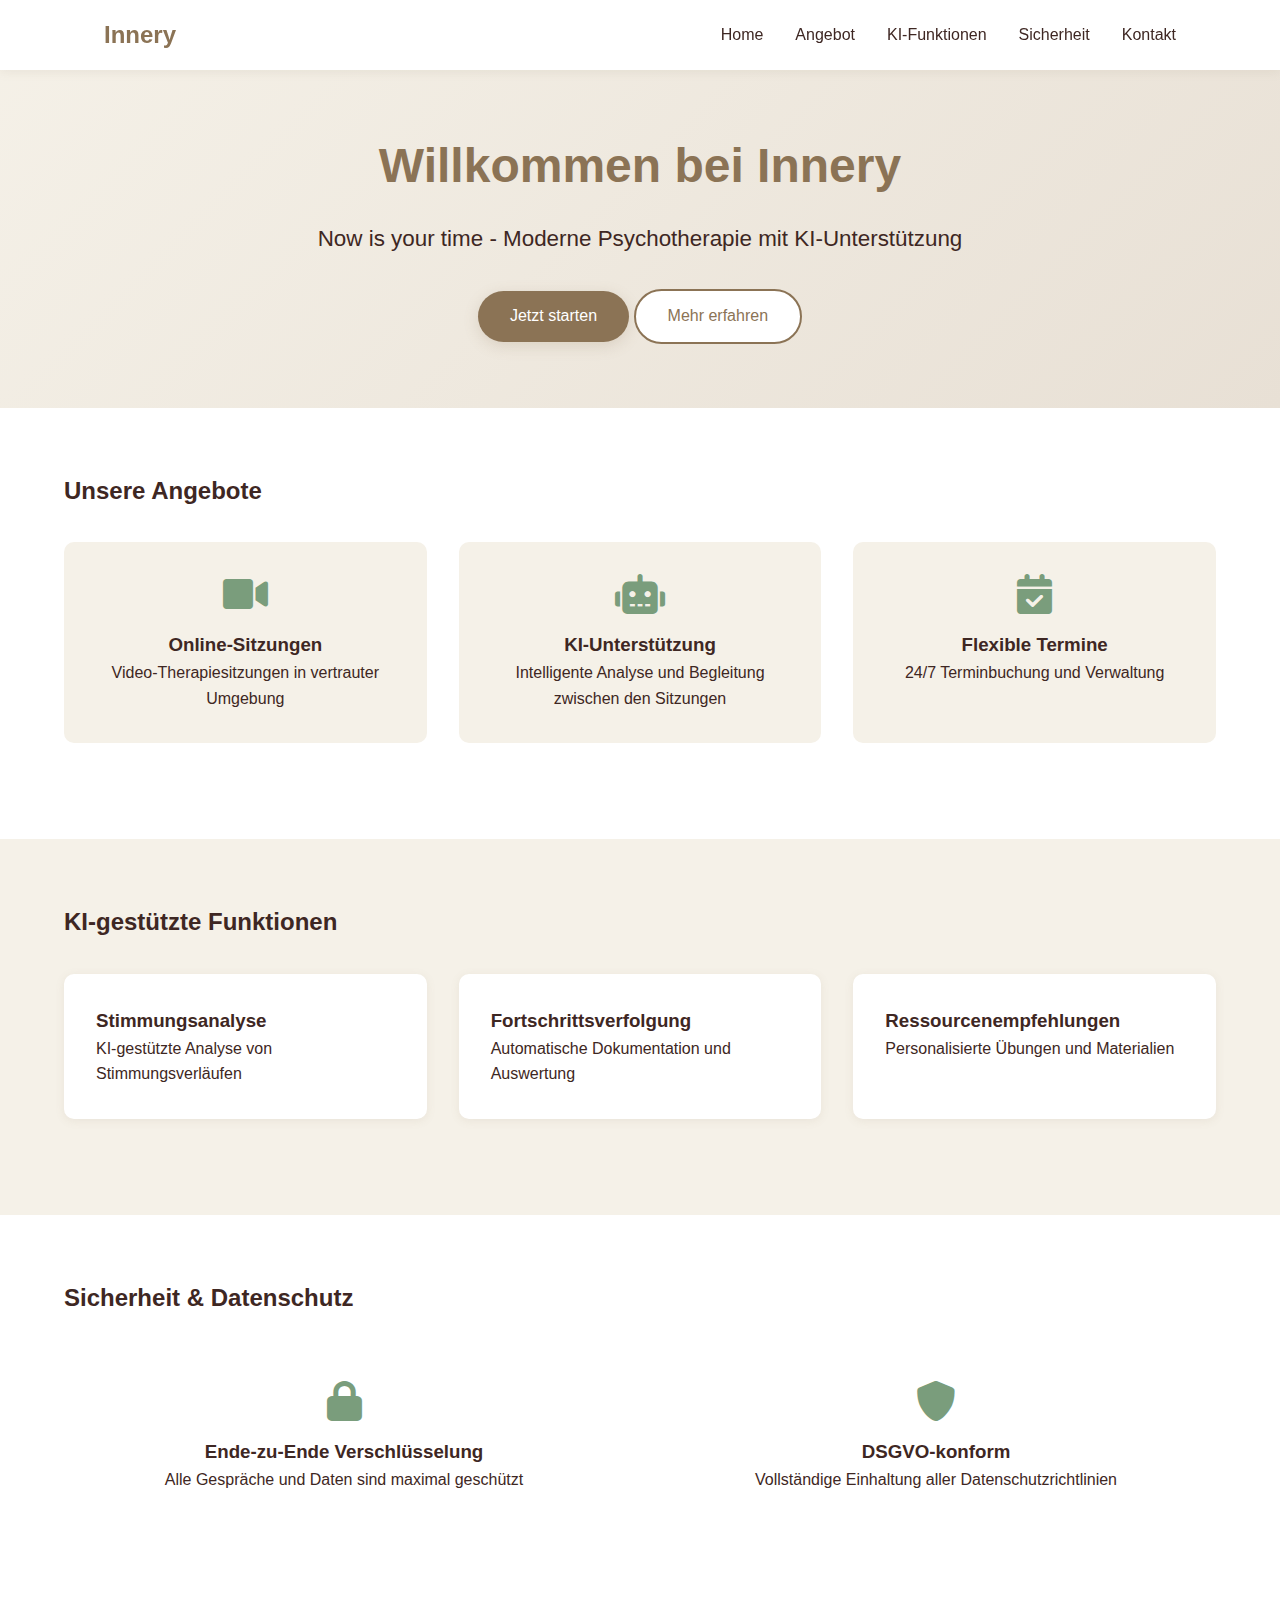
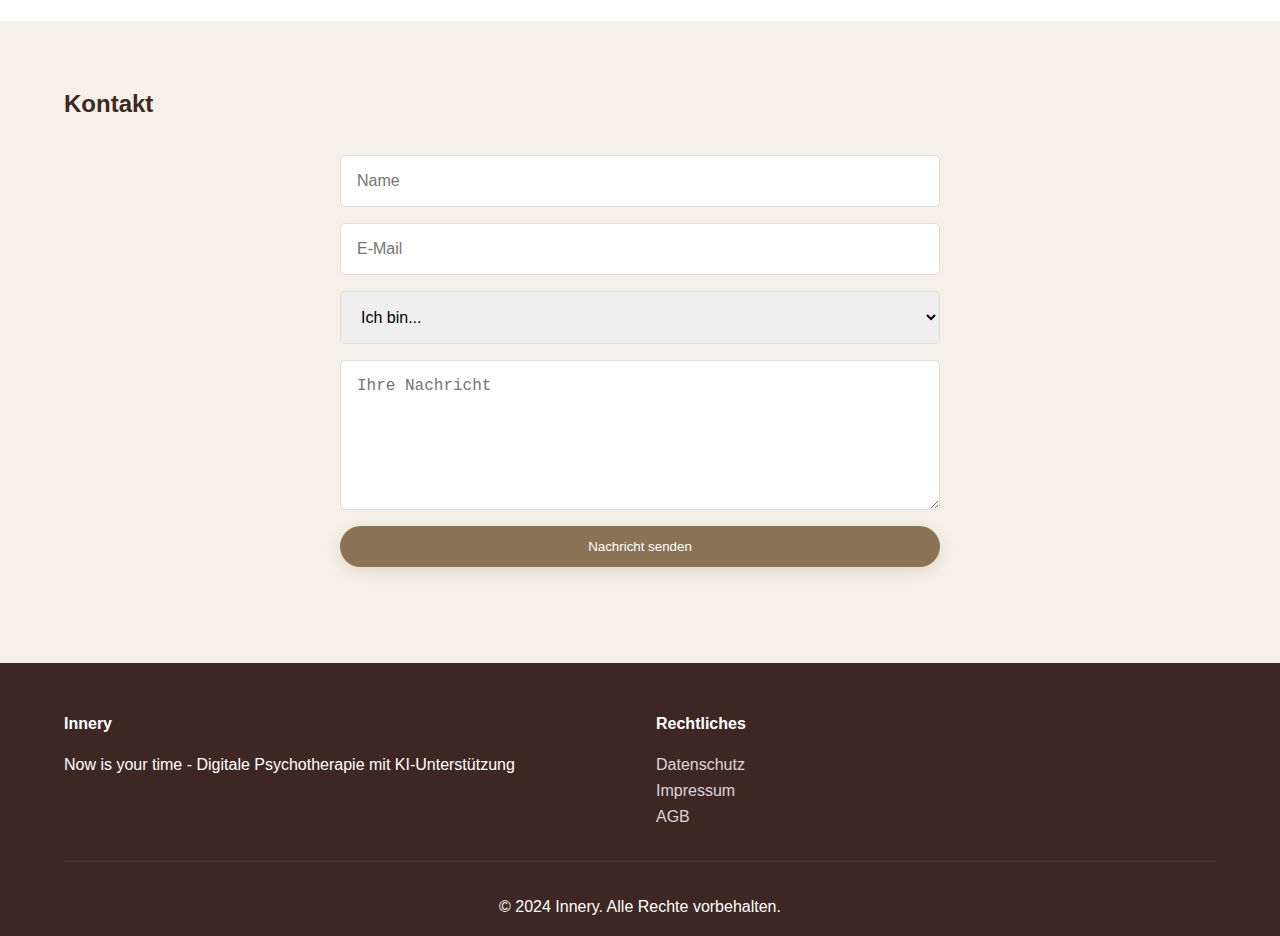
==== index.html @ acb91997 "Add files via upload" ====
<!DOCTYPE html>
<html lang="de">
<head>
    <meta charset="UTF-8">
    <meta name="viewport" content="width=device-width, initial-scale=1.0">
    <title>Innery - Now is your time</title>
    <link rel="stylesheet" href="styles.css">
    <link rel="stylesheet" href="https://cdnjs.cloudflare.com/ajax/libs/font-awesome/6.0.0/css/all.min.css">
</head>
<body>
    <header>
        <nav>
            <div class="logo">Innery</div>
            <ul class="nav-links">
                <li><a href="#home">Home</a></li>
                <li><a href="#services">Angebot</a></li>
                <li><a href="#ai-features">KI-Funktionen</a></li>
                <li><a href="#safety">Sicherheit</a></li>
                <li><a href="#contact">Kontakt</a></li>
            </ul>
        </nav>
    </header>

    <main>
        <section id="home" class="hero">
            <h1>Willkommen bei Innery</h1>
            <p>Now is your time - Moderne Psychotherapie mit KI-Unterstützung</p>
            <div class="cta-buttons">
                <a href="#register" class="btn primary">Jetzt starten</a>
                <a href="#learn-more" class="btn secondary">Mehr erfahren</a>
            </div>
        </section>

        <section id="services" class="services">
            <h2>Unsere Angebote</h2>
            <div class="service-grid">
                <div class="service-card">
                    <i class="fas fa-video"></i>
                    <h3>Online-Sitzungen</h3>
                    <p>Video-Therapiesitzungen in vertrauter Umgebung</p>
                </div>
                <div class="service-card">
                    <i class="fas fa-robot"></i>
                    <h3>KI-Unterstützung</h3>
                    <p>Intelligente Analyse und Begleitung zwischen den Sitzungen</p>
                </div>
                <div class="service-card">
                    <i class="fas fa-calendar-check"></i>
                    <h3>Flexible Termine</h3>
                    <p>24/7 Terminbuchung und Verwaltung</p>
                </div>
            </div>
        </section>

        <section id="ai-features" class="ai-features">
            <h2>KI-gestützte Funktionen</h2>
            <div class="feature-grid">
                <div class="feature-card">
                    <h3>Stimmungsanalyse</h3>
                    <p>KI-gestützte Analyse von Stimmungsverläufen</p>
                </div>
                <div class="feature-card">
                    <h3>Fortschrittsverfolgung</h3>
                    <p>Automatische Dokumentation und Auswertung</p>
                </div>
                <div class="feature-card">
                    <h3>Ressourcenempfehlungen</h3>
                    <p>Personalisierte Übungen und Materialien</p>
                </div>
            </div>
        </section>

        <section id="safety" class="safety">
            <h2>Sicherheit & Datenschutz</h2>
            <div class="safety-content">
                <div class="safety-item">
                    <i class="fas fa-lock"></i>
                    <h3>Ende-zu-Ende Verschlüsselung</h3>
                    <p>Alle Gespräche und Daten sind maximal geschützt</p>
                </div>
                <div class="safety-item">
                    <i class="fas fa-shield-alt"></i>
                    <h3>DSGVO-konform</h3>
                    <p>Vollständige Einhaltung aller Datenschutzrichtlinien</p>
                </div>
            </div>
        </section>

        <section id="contact" class="contact">
            <h2>Kontakt</h2>
            <form id="contact-form">
                <input type="text" placeholder="Name" required>
                <input type="email" placeholder="E-Mail" required>
                <select required>
                    <option value="">Ich bin...</option>
                    <option value="patient">Patient</option>
                    <option value="therapist">Therapeut</option>
                    <option value="other">Sonstiges</option>
                </select>
                <textarea placeholder="Ihre Nachricht" required></textarea>
                <button type="submit" class="btn primary">Nachricht senden</button>
            </form>
        </section>
    </main>

    <footer>
        <div class="footer-content">
            <div class="footer-section">
                <h4>Innery</h4>
                <p>Now is your time - Digitale Psychotherapie mit KI-Unterstützung</p>
            </div>
            <div class="footer-section">
                <h4>Rechtliches</h4>
                <ul>
                    <li><a href="#datenschutz">Datenschutz</a></li>
                    <li><a href="#impressum">Impressum</a></li>
                    <li><a href="#agb">AGB</a></li>
                </ul>
            </div>
        </div>
        <div class="footer-bottom">
            <p>&copy; 2024 Innery. Alle Rechte vorbehalten.</p>
        </div>
    </footer>

    <script src="script.js"></script>
</body>
</html>
---- styles.css ----
:root {
    --primary-color: #8B7355;  /* Warmes Braun */
    --secondary-color: #A67C52;  /* Beige-Braun */
    --accent-color: #7A9D7C;  /* Sanftes Grün */
    --text-color: #3E2723;  /* Dunkles Braun */
    --light-bg: #F5F1E8;  /* Helles Beige */
    --white: #FFFFFF;
    --shadow: 0 2px 10px rgba(139, 115, 85, 0.1);
}

* {
    margin: 0;
    padding: 0;
    box-sizing: border-box;
}

body {
    font-family: 'Segoe UI', Tahoma, Geneva, Verdana, sans-serif;
    line-height: 1.6;
    color: var(--text-color);
}

/* Header & Navigation */
header {
    background: var(--white);
    box-shadow: var(--shadow);
    position: fixed;
    width: 100%;
    top: 0;
    z-index: 1000;
}

nav {
    display: flex;
    justify-content: space-between;
    align-items: center;
    padding: 1rem 5%;
    max-width: 1200px;
    margin: 0 auto;
}

.logo {
    font-size: 1.5rem;
    font-weight: bold;
    color: var(--primary-color);
}

.nav-links {
    display: flex;
    list-style: none;
    gap: 2rem;
}

.nav-links a {
    text-decoration: none;
    color: var(--text-color);
    font-weight: 500;
    transition: color 0.3s ease;
}

.nav-links a:hover {
    color: var(--primary-color);
}

/* Hero Section */
.hero {
    padding: 8rem 5% 4rem;
    background: linear-gradient(135deg, var(--light-bg) 0%, #E8E0D5 100%);
    text-align: center;
    position: relative;
    overflow: hidden;
}

.hero::before {
    content: '';
    position: absolute;
    top: 0;
    left: 0;
    right: 0;
    bottom: 0;
    background: url('path-to-your-pattern.png');
    opacity: 0.05;
    z-index: 0;
}

.hero h1 {
    font-size: 3rem;
    margin-bottom: 1rem;
    color: var(--primary-color);
    position: relative;
    z-index: 1;
}

.hero p {
    font-size: 1.4rem;
    margin-bottom: 2rem;
    color: var(--text-color);
    position: relative;
    z-index: 1;
}

/* Buttons */
.btn {
    display: inline-block;
    padding: 0.8rem 2rem;
    border-radius: 30px;
    text-decoration: none;
    font-weight: 500;
    transition: all 0.3s ease;
}

.btn.primary {
    background: var(--primary-color);
    color: var(--white);
    border: none;
    box-shadow: 0 4px 15px rgba(139, 115, 85, 0.2);
}

.btn.secondary {
    background: var(--white);
    color: var(--primary-color);
    border: 2px solid var(--primary-color);
}

.btn:hover {
    transform: translateY(-2px);
    box-shadow: var(--shadow);
}

/* Services Section */
.services {
    padding: 4rem 5%;
    background: var(--white);
}

.service-grid {
    display: grid;
    grid-template-columns: repeat(auto-fit, minmax(250px, 1fr));
    gap: 2rem;
    max-width: 1200px;
    margin: 2rem auto;
}

.service-card {
    padding: 2rem;
    text-align: center;
    background: var(--light-bg);
    border-radius: 10px;
    transition: transform 0.3s ease;
}

.service-card:hover {
    transform: translateY(-5px);
}

.service-card i {
    font-size: 2.5rem;
    color: var(--accent-color);
    margin-bottom: 1rem;
}

/* AI Features Section */
.ai-features {
    padding: 4rem 5%;
    background: var(--light-bg);
}

.feature-grid {
    display: grid;
    grid-template-columns: repeat(auto-fit, minmax(250px, 1fr));
    gap: 2rem;
    max-width: 1200px;
    margin: 2rem auto;
}

.feature-card {
    padding: 2rem;
    background: var(--white);
    border-radius: 10px;
    box-shadow: var(--shadow);
}

/* Safety Section */
.safety {
    padding: 4rem 5%;
    background: var(--white);
}

.safety-content {
    display: grid;
    grid-template-columns: repeat(auto-fit, minmax(250px, 1fr));
    gap: 2rem;
    max-width: 1200px;
    margin: 2rem auto;
}

.safety-item {
    text-align: center;
    padding: 2rem;
}

.safety-item i {
    font-size: 2.5rem;
    color: var(--accent-color);
    margin-bottom: 1rem;
}

/* Contact Form */
.contact {
    padding: 4rem 5%;
    background: var(--light-bg);
}

#contact-form {
    max-width: 600px;
    margin: 2rem auto;
    display: flex;
    flex-direction: column;
    gap: 1rem;
}

#contact-form input,
#contact-form select,
#contact-form textarea {
    padding: 1rem;
    border: 1px solid #ddd;
    border-radius: 5px;
    font-size: 1rem;
}

#contact-form textarea {
    min-height: 150px;
}

/* Footer */
footer {
    background: var(--text-color);
    color: var(--white);
    padding: 3rem 5% 1rem;
}

.footer-content {
    display: grid;
    grid-template-columns: repeat(auto-fit, minmax(200px, 1fr));
    gap: 2rem;
    max-width: 1200px;
    margin: 0 auto;
}

.footer-section h4 {
    margin-bottom: 1rem;
}

.footer-section ul {
    list-style: none;
}

.footer-section a {
    color: var(--white);
    text-decoration: none;
    opacity: 0.8;
    transition: opacity 0.3s ease;
}

.footer-section a:hover {
    opacity: 1;
}

.footer-bottom {
    text-align: center;
    margin-top: 2rem;
    padding-top: 2rem;
    border-top: 1px solid rgba(255, 255, 255, 0.1);
}

/* Responsive Design */
@media (max-width: 768px) {
    .nav-links {
        display: none;
    }
    
    .hero h1 {
        font-size: 2rem;
    }
    
    .service-grid,
    .feature-grid,
    .safety-content {
        grid-template-columns: 1fr;
    }
}
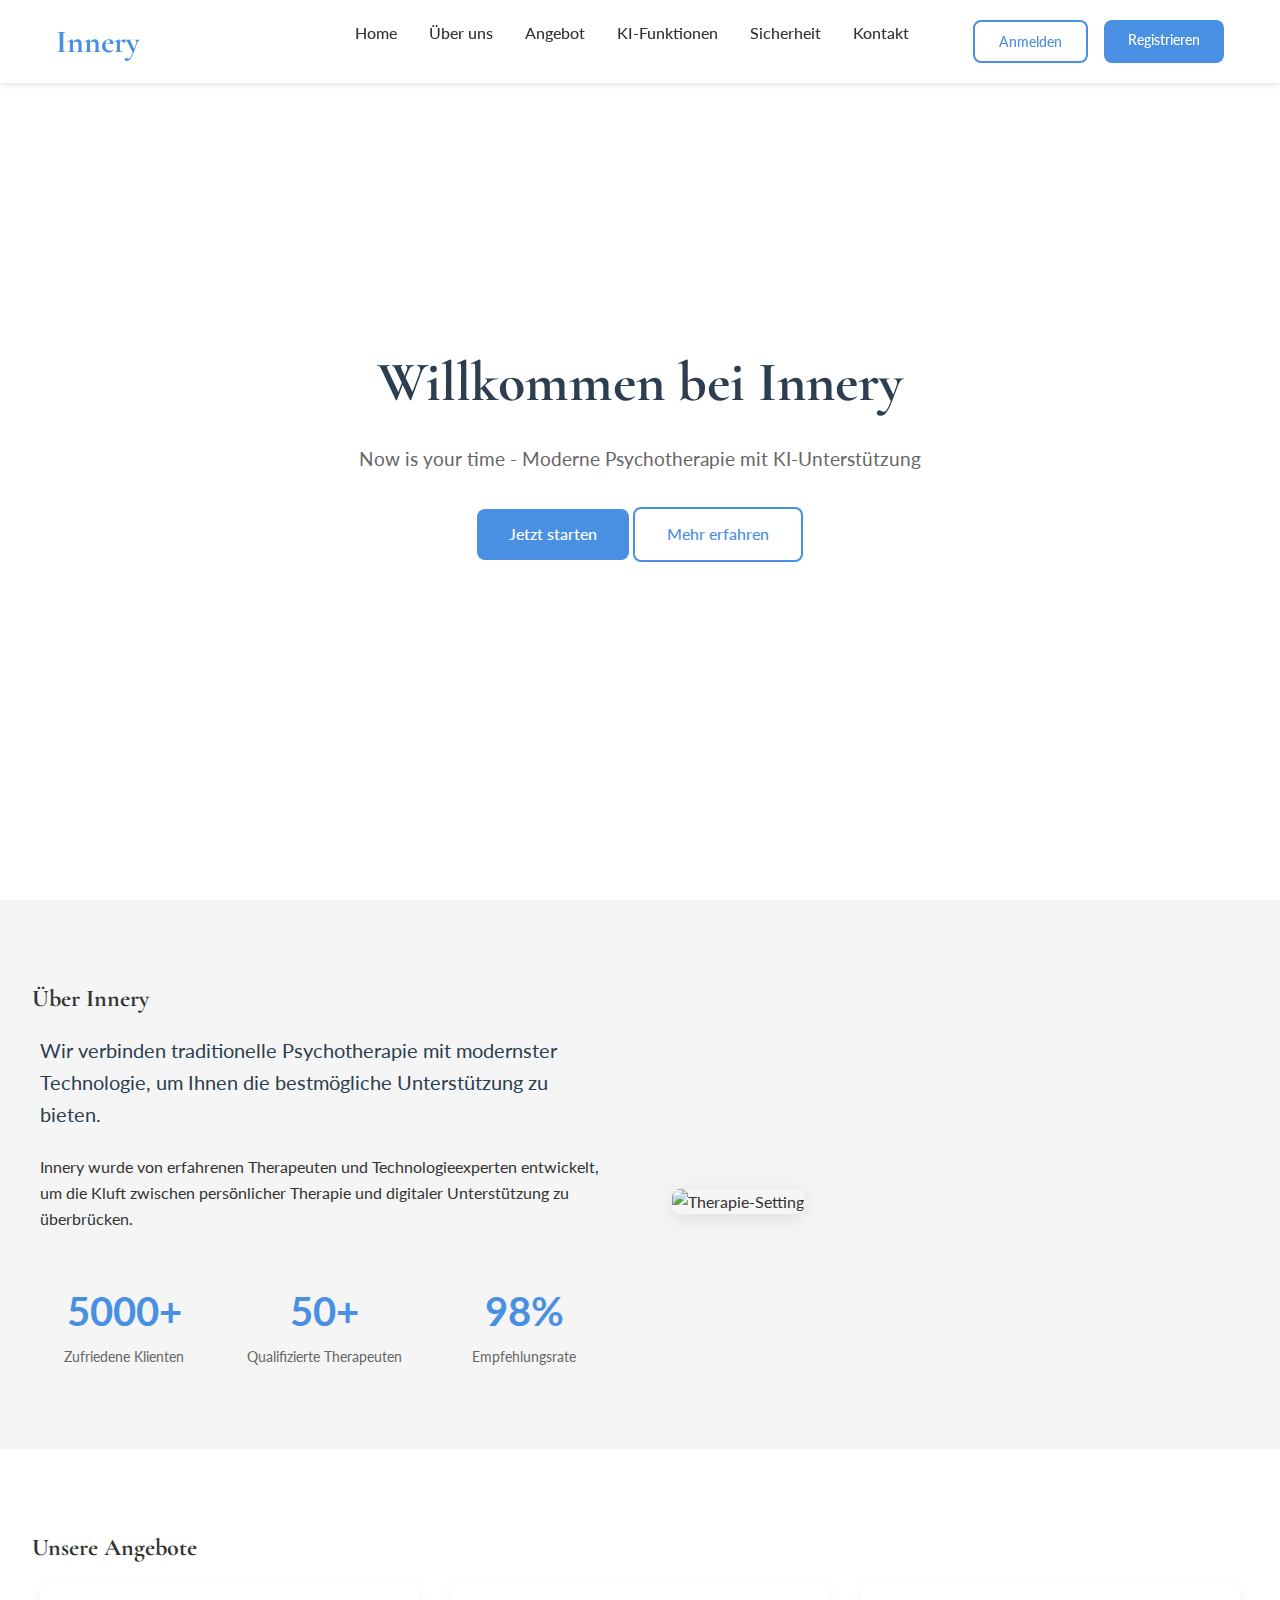
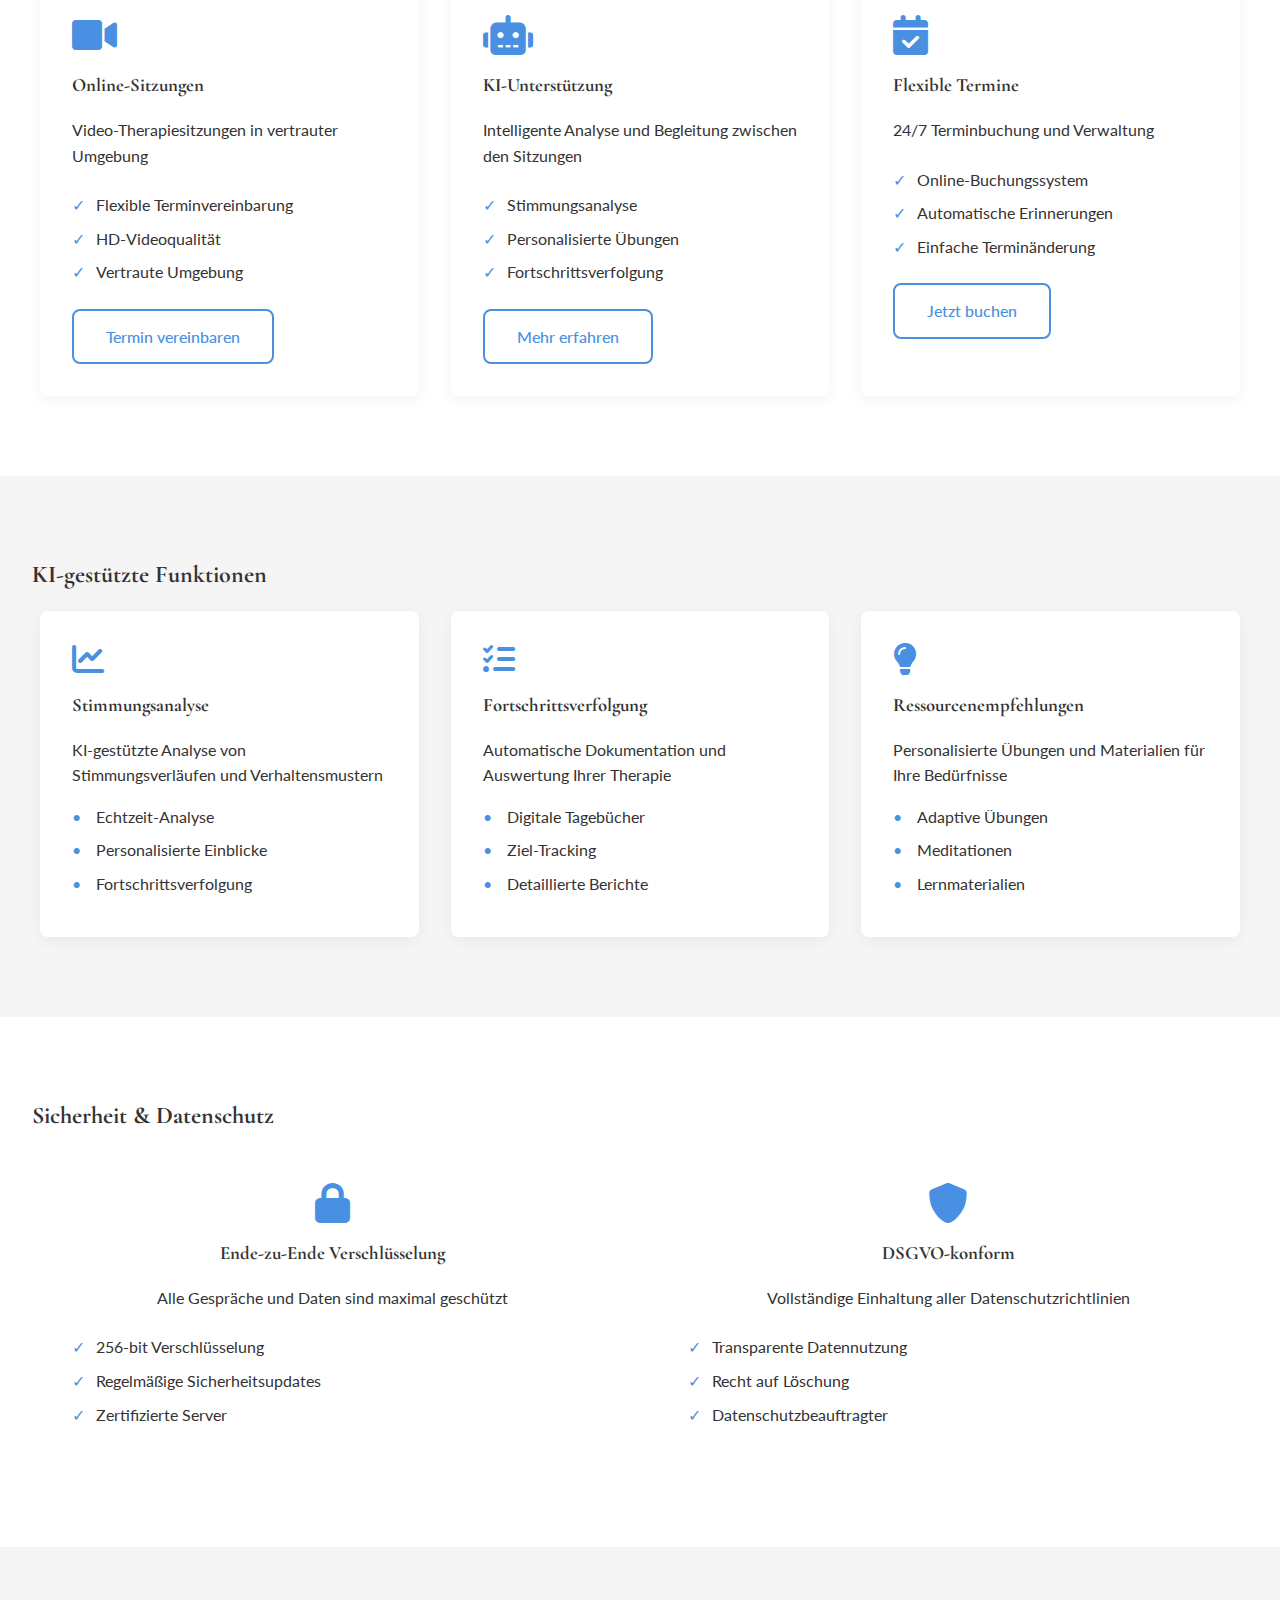
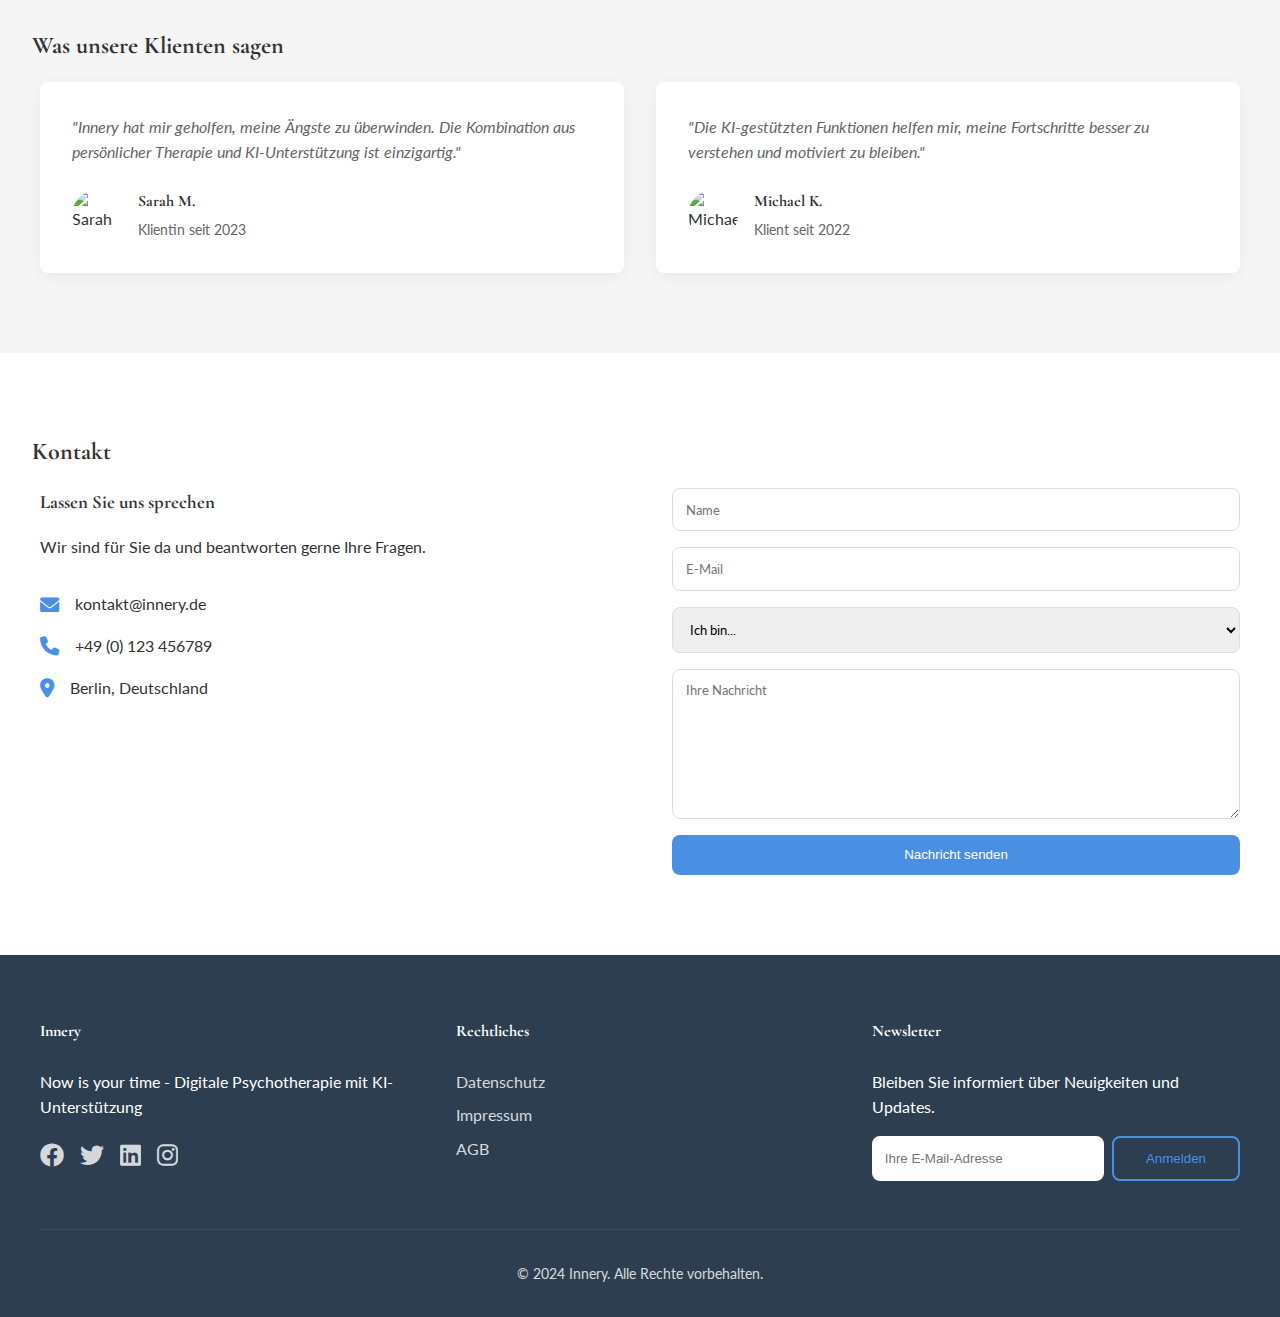
==== commit 47ee21b9: "Add files via upload" ====
--- a/index.html
+++ b/index.html
@@ -13,10 +13,15 @@
             <div class="logo">Innery</div>
             <ul class="nav-links">
                 <li><a href="#home">Home</a></li>
+                <li><a href="#about">Über uns</a></li>
                 <li><a href="#services">Angebot</a></li>
                 <li><a href="#ai-features">KI-Funktionen</a></li>
                 <li><a href="#safety">Sicherheit</a></li>
                 <li><a href="#contact">Kontakt</a></li>
+                <li class="auth-links">
+                    <a href="login.html" class="btn secondary">Anmelden</a>
+                    <a href="register.html" class="btn primary">Registrieren</a>
+                </li>
             </ul>
         </nav>
     </header>
@@ -31,6 +36,33 @@
             </div>
         </section>
 
+        <section id="about" class="about">
+            <h2>Über Innery</h2>
+            <div class="about-content">
+                <div class="about-text">
+                    <p class="lead">Wir verbinden traditionelle Psychotherapie mit modernster Technologie, um Ihnen die bestmögliche Unterstützung zu bieten.</p>
+                    <p>Innery wurde von erfahrenen Therapeuten und Technologieexperten entwickelt, um die Kluft zwischen persönlicher Therapie und digitaler Unterstützung zu überbrücken.</p>
+                    <div class="stats">
+                        <div class="stat-item">
+                            <span class="stat-number">5000+</span>
+                            <span class="stat-label">Zufriedene Klienten</span>
+                        </div>
+                        <div class="stat-item">
+                            <span class="stat-number">50+</span>
+                            <span class="stat-label">Qualifizierte Therapeuten</span>
+                        </div>
+                        <div class="stat-item">
+                            <span class="stat-number">98%</span>
+                            <span class="stat-label">Empfehlungsrate</span>
+                        </div>
+                    </div>
+                </div>
+                <div class="about-image">
+                    <img src="https://images.unsplash.com/photo-1576091160550-2173dba999ef?ixlib=rb-1.2.1&auto=format&fit=crop&w=800&q=80" alt="Therapie-Setting">
+                </div>
+            </div>
+        </section>
+
         <section id="services" class="services">
             <h2>Unsere Angebote</h2>
             <div class="service-grid">
@@ -38,16 +70,34 @@
                     <i class="fas fa-video"></i>
                     <h3>Online-Sitzungen</h3>
                     <p>Video-Therapiesitzungen in vertrauter Umgebung</p>
+                    <ul class="service-features">
+                        <li>Flexible Terminvereinbarung</li>
+                        <li>HD-Videoqualität</li>
+                        <li>Vertraute Umgebung</li>
+                    </ul>
+                    <a href="#contact" class="btn secondary">Termin vereinbaren</a>
                 </div>
                 <div class="service-card">
                     <i class="fas fa-robot"></i>
                     <h3>KI-Unterstützung</h3>
                     <p>Intelligente Analyse und Begleitung zwischen den Sitzungen</p>
+                    <ul class="service-features">
+                        <li>Stimmungsanalyse</li>
+                        <li>Personalisierte Übungen</li>
+                        <li>Fortschrittsverfolgung</li>
+                    </ul>
+                    <a href="#contact" class="btn secondary">Mehr erfahren</a>
                 </div>
                 <div class="service-card">
                     <i class="fas fa-calendar-check"></i>
                     <h3>Flexible Termine</h3>
                     <p>24/7 Terminbuchung und Verwaltung</p>
+                    <ul class="service-features">
+                        <li>Online-Buchungssystem</li>
+                        <li>Automatische Erinnerungen</li>
+                        <li>Einfache Terminänderung</li>
+                    </ul>
+                    <a href="#contact" class="btn secondary">Jetzt buchen</a>
                 </div>
             </div>
         </section>
@@ -56,16 +106,34 @@
             <h2>KI-gestützte Funktionen</h2>
             <div class="feature-grid">
                 <div class="feature-card">
+                    <i class="fas fa-chart-line"></i>
                     <h3>Stimmungsanalyse</h3>
-                    <p>KI-gestützte Analyse von Stimmungsverläufen</p>
+                    <p>KI-gestützte Analyse von Stimmungsverläufen und Verhaltensmustern</p>
+                    <ul class="feature-list">
+                        <li>Echtzeit-Analyse</li>
+                        <li>Personalisierte Einblicke</li>
+                        <li>Fortschrittsverfolgung</li>
+                    </ul>
                 </div>
                 <div class="feature-card">
+                    <i class="fas fa-tasks"></i>
                     <h3>Fortschrittsverfolgung</h3>
-                    <p>Automatische Dokumentation und Auswertung</p>
+                    <p>Automatische Dokumentation und Auswertung Ihrer Therapie</p>
+                    <ul class="feature-list">
+                        <li>Digitale Tagebücher</li>
+                        <li>Ziel-Tracking</li>
+                        <li>Detaillierte Berichte</li>
+                    </ul>
                 </div>
                 <div class="feature-card">
+                    <i class="fas fa-lightbulb"></i>
                     <h3>Ressourcenempfehlungen</h3>
-                    <p>Personalisierte Übungen und Materialien</p>
+                    <p>Personalisierte Übungen und Materialien für Ihre Bedürfnisse</p>
+                    <ul class="feature-list">
+                        <li>Adaptive Übungen</li>
+                        <li>Meditationen</li>
+                        <li>Lernmaterialien</li>
+                    </ul>
                 </div>
             </div>
         </section>
@@ -77,29 +145,89 @@
                     <i class="fas fa-lock"></i>
                     <h3>Ende-zu-Ende Verschlüsselung</h3>
                     <p>Alle Gespräche und Daten sind maximal geschützt</p>
+                    <ul class="safety-features">
+                        <li>256-bit Verschlüsselung</li>
+                        <li>Regelmäßige Sicherheitsupdates</li>
+                        <li>Zertifizierte Server</li>
+                    </ul>
                 </div>
                 <div class="safety-item">
                     <i class="fas fa-shield-alt"></i>
                     <h3>DSGVO-konform</h3>
                     <p>Vollständige Einhaltung aller Datenschutzrichtlinien</p>
+                    <ul class="safety-features">
+                        <li>Transparente Datennutzung</li>
+                        <li>Recht auf Löschung</li>
+                        <li>Datenschutzbeauftragter</li>
+                    </ul>
+                </div>
+            </div>
+        </section>
+
+        <section id="testimonials" class="testimonials">
+            <h2>Was unsere Klienten sagen</h2>
+            <div class="testimonial-grid">
+                <div class="testimonial-card">
+                    <div class="testimonial-content">
+                        <p>"Innery hat mir geholfen, meine Ängste zu überwinden. Die Kombination aus persönlicher Therapie und KI-Unterstützung ist einzigartig."</p>
+                    </div>
+                    <div class="testimonial-author">
+                        <img src="https://randomuser.me/api/portraits/women/1.jpg" alt="Sarah M.">
+                        <div class="author-info">
+                            <h4>Sarah M.</h4>
+                            <p>Klientin seit 2023</p>
+                        </div>
+                    </div>
+                </div>
+                <div class="testimonial-card">
+                    <div class="testimonial-content">
+                        <p>"Die KI-gestützten Funktionen helfen mir, meine Fortschritte besser zu verstehen und motiviert zu bleiben."</p>
+                    </div>
+                    <div class="testimonial-author">
+                        <img src="https://randomuser.me/api/portraits/men/1.jpg" alt="Michael K.">
+                        <div class="author-info">
+                            <h4>Michael K.</h4>
+                            <p>Klient seit 2022</p>
+                        </div>
+                    </div>
                 </div>
             </div>
         </section>
 
         <section id="contact" class="contact">
             <h2>Kontakt</h2>
-            <form id="contact-form">
-                <input type="text" placeholder="Name" required>
-                <input type="email" placeholder="E-Mail" required>
-                <select required>
-                    <option value="">Ich bin...</option>
-                    <option value="patient">Patient</option>
-                    <option value="therapist">Therapeut</option>
-                    <option value="other">Sonstiges</option>
-                </select>
-                <textarea placeholder="Ihre Nachricht" required></textarea>
-                <button type="submit" class="btn primary">Nachricht senden</button>
-            </form>
+            <div class="contact-container">
+                <div class="contact-info">
+                    <h3>Lassen Sie uns sprechen</h3>
+                    <p>Wir sind für Sie da und beantworten gerne Ihre Fragen.</p>
+                    <div class="contact-details">
+                        <div class="contact-item">
+                            <i class="fas fa-envelope"></i>
+                            <span>kontakt@innery.de</span>
+                        </div>
+                        <div class="contact-item">
+                            <i class="fas fa-phone"></i>
+                            <span>+49 (0) 123 456789</span>
+                        </div>
+                        <div class="contact-item">
+                            <i class="fas fa-map-marker-alt"></i>
+                            <span>Berlin, Deutschland</span>
+                        </div>
+                    </div>
+                </div>
+                <form id="contact-form">
+                    <input type="text" placeholder="Name" required>
+                    <input type="email" placeholder="E-Mail" required>
+                    <select required>
+                        <option value="">Ich bin...</option>
+                        <option value="patient">Patient</option>
+                        <option value="therapist">Therapeut</option>
+                        <option value="other">Sonstiges</option>
+                    </select>
+                    <textarea placeholder="Ihre Nachricht" required></textarea>
+                    <button type="submit" class="btn primary">Nachricht senden</button>
+                </form>
+            </div>
         </section>
     </main>
 
@@ -108,6 +236,12 @@
             <div class="footer-section">
                 <h4>Innery</h4>
                 <p>Now is your time - Digitale Psychotherapie mit KI-Unterstützung</p>
+                <div class="social-links">
+                    <a href="#"><i class="fab fa-facebook"></i></a>
+                    <a href="#"><i class="fab fa-twitter"></i></a>
+                    <a href="#"><i class="fab fa-linkedin"></i></a>
+                    <a href="#"><i class="fab fa-instagram"></i></a>
+                </div>
             </div>
             <div class="footer-section">
                 <h4>Rechtliches</h4>
@@ -117,6 +251,14 @@
                     <li><a href="#agb">AGB</a></li>
                 </ul>
             </div>
+            <div class="footer-section">
+                <h4>Newsletter</h4>
+                <p>Bleiben Sie informiert über Neuigkeiten und Updates.</p>
+                <form class="newsletter-form">
+                    <input type="email" placeholder="Ihre E-Mail-Adresse">
+                    <button type="submit" class="btn secondary">Anmelden</button>
+                </form>
+            </div>
         </div>
         <div class="footer-bottom">
             <p>&copy; 2024 Innery. Alle Rechte vorbehalten.</p>
--- a/styles.css
+++ b/styles.css
@@ -1,11 +1,18 @@
+/* Google Fonts Import */
+@import url('https://fonts.googleapis.com/css2?family=Cormorant+Garamond:wght@400;500;600;700&family=Lato:wght@300;400;700&display=swap');
+
+/* Allgemeine Styles */
 :root {
-    --primary-color: #8B7355;  /* Warmes Braun */
-    --secondary-color: #A67C52;  /* Beige-Braun */
-    --accent-color: #7A9D7C;  /* Sanftes Grün */
-    --text-color: #3E2723;  /* Dunkles Braun */
-    --light-bg: #F5F1E8;  /* Helles Beige */
-    --white: #FFFFFF;
-    --shadow: 0 2px 10px rgba(139, 115, 85, 0.1);
+    --primary-color: #4A90E2;
+    --secondary-color: #2C3E50;
+    --accent-color: #E74C3C;
+    --text-color: #333;
+    --light-gray: #f5f5f5;
+    --dark-gray: #666;
+    --white: #fff;
+    --max-width: 1200px;
+    --border-radius: 8px;
+    --transition: all 0.3s ease;
 }
 
 * {
@@ -15,15 +22,20 @@
 }
 
 body {
-    font-family: 'Segoe UI', Tahoma, Geneva, Verdana, sans-serif;
+    font-family: 'Lato', sans-serif;
     line-height: 1.6;
     color: var(--text-color);
+}
+
+h1, h2, h3, h4, h5, h6 {
+    font-family: 'Cormorant Garamond', serif;
+    margin-bottom: 1rem;
 }
 
 /* Header & Navigation */
 header {
     background: var(--white);
-    box-shadow: var(--shadow);
+    box-shadow: 0 2px 5px rgba(0,0,0,0.1);
     position: fixed;
     width: 100%;
     top: 0;
@@ -31,16 +43,17 @@
 }
 
 nav {
+    max-width: var(--max-width);
+    margin: 0 auto;
+    padding: 1rem;
     display: flex;
     justify-content: space-between;
     align-items: center;
-    padding: 1rem 5%;
-    max-width: 1200px;
-    margin: 0 auto;
 }
 
 .logo {
-    font-size: 1.5rem;
+    font-family: 'Cormorant Garamond', serif;
+    font-size: 2rem;
     font-weight: bold;
     color: var(--primary-color);
 }
@@ -55,143 +68,236 @@
     text-decoration: none;
     color: var(--text-color);
     font-weight: 500;
-    transition: color 0.3s ease;
+    transition: var(--transition);
 }
 
 .nav-links a:hover {
     color: var(--primary-color);
+}
+
+/* Auth Links in Navigation */
+.auth-links {
+    display: flex;
+    gap: 1rem;
+    margin-left: 2rem;
+}
+
+.auth-links .btn {
+    padding: 0.5rem 1.5rem;
+    font-size: 0.9rem;
 }
 
 /* Hero Section */
 .hero {
-    padding: 8rem 5% 4rem;
-    background: linear-gradient(135deg, var(--light-bg) 0%, #E8E0D5 100%);
+    height: 100vh;
+    display: flex;
+    flex-direction: column;
+    justify-content: center;
+    align-items: center;
     text-align: center;
-    position: relative;
-    overflow: hidden;
-}
-
-.hero::before {
-    content: '';
-    position: absolute;
-    top: 0;
-    left: 0;
-    right: 0;
-    bottom: 0;
-    background: url('path-to-your-pattern.png');
-    opacity: 0.05;
-    z-index: 0;
+    padding: 2rem;
+    background: linear-gradient(rgba(255,255,255,0.9), rgba(255,255,255,0.9)),
+                url('https://images.unsplash.com/photo-1576091160399-112ba8d25d1d?ixlib=rb-1.2.1&auto=format&fit=crop&w=1950&q=80');
+    background-size: cover;
+    background-position: center;
 }
 
 .hero h1 {
-    font-size: 3rem;
+    font-size: 3.5rem;
     margin-bottom: 1rem;
-    color: var(--primary-color);
-    position: relative;
-    z-index: 1;
+    color: var(--secondary-color);
 }
 
 .hero p {
-    font-size: 1.4rem;
+    font-size: 1.2rem;
     margin-bottom: 2rem;
-    color: var(--text-color);
-    position: relative;
-    z-index: 1;
+    color: var(--dark-gray);
 }
 
 /* Buttons */
 .btn {
     display: inline-block;
     padding: 0.8rem 2rem;
-    border-radius: 30px;
+    border-radius: var(--border-radius);
     text-decoration: none;
     font-weight: 500;
-    transition: all 0.3s ease;
+    transition: var(--transition);
+    cursor: pointer;
+    border: none;
 }
 
 .btn.primary {
     background: var(--primary-color);
     color: var(--white);
-    border: none;
-    box-shadow: 0 4px 15px rgba(139, 115, 85, 0.2);
 }
 
 .btn.secondary {
-    background: var(--white);
-    color: var(--primary-color);
+    background: transparent;
     border: 2px solid var(--primary-color);
+    color: var(--primary-color);
 }
 
 .btn:hover {
     transform: translateY(-2px);
-    box-shadow: var(--shadow);
+    box-shadow: 0 4px 10px rgba(0,0,0,0.1);
+}
+
+/* About Section */
+.about {
+    padding: 5rem 2rem;
+    background: var(--light-gray);
+}
+
+.about-content {
+    max-width: var(--max-width);
+    margin: 0 auto;
+    display: grid;
+    grid-template-columns: 1fr 1fr;
+    gap: 4rem;
+    align-items: center;
+}
+
+.about-text .lead {
+    font-size: 1.25rem;
+    color: var(--secondary-color);
+    margin-bottom: 1.5rem;
+}
+
+.stats {
+    display: grid;
+    grid-template-columns: repeat(3, 1fr);
+    gap: 2rem;
+    margin-top: 3rem;
+}
+
+.stat-item {
+    text-align: center;
+}
+
+.stat-number {
+    display: block;
+    font-size: 2.5rem;
+    font-weight: bold;
+    color: var(--primary-color);
+}
+
+.stat-label {
+    color: var(--dark-gray);
+    font-size: 0.9rem;
+}
+
+.about-image img {
+    width: 100%;
+    border-radius: var(--border-radius);
+    box-shadow: 0 4px 20px rgba(0,0,0,0.1);
 }
 
 /* Services Section */
 .services {
-    padding: 4rem 5%;
+    padding: 5rem 2rem;
+}
+
+.service-grid {
+    max-width: var(--max-width);
+    margin: 0 auto;
+    display: grid;
+    grid-template-columns: repeat(auto-fit, minmax(300px, 1fr));
+    gap: 2rem;
+}
+
+.service-card {
     background: var(--white);
-}
-
-.service-grid {
-    display: grid;
-    grid-template-columns: repeat(auto-fit, minmax(250px, 1fr));
-    gap: 2rem;
-    max-width: 1200px;
-    margin: 2rem auto;
-}
-
-.service-card {
     padding: 2rem;
-    text-align: center;
-    background: var(--light-bg);
-    border-radius: 10px;
-    transition: transform 0.3s ease;
+    border-radius: var(--border-radius);
+    box-shadow: 0 4px 15px rgba(0,0,0,0.05);
+    transition: var(--transition);
 }
 
 .service-card:hover {
     transform: translateY(-5px);
+    box-shadow: 0 8px 25px rgba(0,0,0,0.1);
 }
 
 .service-card i {
     font-size: 2.5rem;
-    color: var(--accent-color);
+    color: var(--primary-color);
     margin-bottom: 1rem;
+}
+
+.service-features {
+    list-style: none;
+    margin: 1.5rem 0;
+}
+
+.service-features li {
+    margin-bottom: 0.5rem;
+    padding-left: 1.5rem;
+    position: relative;
+}
+
+.service-features li::before {
+    content: "✓";
+    color: var(--primary-color);
+    position: absolute;
+    left: 0;
 }
 
 /* AI Features Section */
 .ai-features {
-    padding: 4rem 5%;
-    background: var(--light-bg);
+    padding: 5rem 2rem;
+    background: var(--light-gray);
 }
 
 .feature-grid {
+    max-width: var(--max-width);
+    margin: 0 auto;
     display: grid;
-    grid-template-columns: repeat(auto-fit, minmax(250px, 1fr));
+    grid-template-columns: repeat(auto-fit, minmax(300px, 1fr));
     gap: 2rem;
-    max-width: 1200px;
-    margin: 2rem auto;
 }
 
 .feature-card {
+    background: var(--white);
     padding: 2rem;
-    background: var(--white);
-    border-radius: 10px;
-    box-shadow: var(--shadow);
+    border-radius: var(--border-radius);
+    box-shadow: 0 4px 15px rgba(0,0,0,0.05);
+}
+
+.feature-card i {
+    font-size: 2rem;
+    color: var(--primary-color);
+    margin-bottom: 1rem;
+}
+
+.feature-list {
+    list-style: none;
+    margin-top: 1rem;
+}
+
+.feature-list li {
+    margin-bottom: 0.5rem;
+    padding-left: 1.5rem;
+    position: relative;
+}
+
+.feature-list li::before {
+    content: "•";
+    color: var(--primary-color);
+    position: absolute;
+    left: 0;
 }
 
 /* Safety Section */
 .safety {
-    padding: 4rem 5%;
-    background: var(--white);
+    padding: 5rem 2rem;
 }
 
 .safety-content {
+    max-width: var(--max-width);
+    margin: 0 auto;
     display: grid;
-    grid-template-columns: repeat(auto-fit, minmax(250px, 1fr));
+    grid-template-columns: repeat(auto-fit, minmax(300px, 1fr));
     gap: 2rem;
-    max-width: 1200px;
-    margin: 2rem auto;
 }
 
 .safety-item {
@@ -201,19 +307,119 @@
 
 .safety-item i {
     font-size: 2.5rem;
-    color: var(--accent-color);
+    color: var(--primary-color);
     margin-bottom: 1rem;
 }
 
-/* Contact Form */
+.safety-features {
+    list-style: none;
+    margin-top: 1.5rem;
+    text-align: left;
+}
+
+.safety-features li {
+    margin-bottom: 0.5rem;
+    padding-left: 1.5rem;
+    position: relative;
+}
+
+.safety-features li::before {
+    content: "✓";
+    color: var(--primary-color);
+    position: absolute;
+    left: 0;
+}
+
+/* Testimonials Section */
+.testimonials {
+    padding: 5rem 2rem;
+    background: var(--light-gray);
+}
+
+.testimonial-grid {
+    max-width: var(--max-width);
+    margin: 0 auto;
+    display: grid;
+    grid-template-columns: repeat(auto-fit, minmax(300px, 1fr));
+    gap: 2rem;
+}
+
+.testimonial-card {
+    background: var(--white);
+    padding: 2rem;
+    border-radius: var(--border-radius);
+    box-shadow: 0 4px 15px rgba(0,0,0,0.05);
+}
+
+.testimonial-content {
+    margin-bottom: 1.5rem;
+}
+
+.testimonial-content p {
+    font-style: italic;
+    color: var(--dark-gray);
+}
+
+.testimonial-author {
+    display: flex;
+    align-items: center;
+    gap: 1rem;
+}
+
+.testimonial-author img {
+    width: 50px;
+    height: 50px;
+    border-radius: 50%;
+    object-fit: cover;
+}
+
+.author-info h4 {
+    margin-bottom: 0.25rem;
+}
+
+.author-info p {
+    font-size: 0.9rem;
+    color: var(--dark-gray);
+}
+
+/* Contact Section */
 .contact {
-    padding: 4rem 5%;
-    background: var(--light-bg);
+    padding: 5rem 2rem;
+}
+
+.contact-container {
+    max-width: var(--max-width);
+    margin: 0 auto;
+    display: grid;
+    grid-template-columns: 1fr 1fr;
+    gap: 4rem;
+}
+
+.contact-info {
+    padding-right: 2rem;
+}
+
+.contact-info h3 {
+    margin-bottom: 1rem;
+}
+
+.contact-details {
+    margin-top: 2rem;
+}
+
+.contact-item {
+    display: flex;
+    align-items: center;
+    gap: 1rem;
+    margin-bottom: 1rem;
+}
+
+.contact-item i {
+    color: var(--primary-color);
+    font-size: 1.2rem;
 }
 
 #contact-form {
-    max-width: 600px;
-    margin: 2rem auto;
     display: flex;
     flex-direction: column;
     gap: 1rem;
@@ -222,55 +428,277 @@
 #contact-form input,
 #contact-form select,
 #contact-form textarea {
-    padding: 1rem;
+    padding: 0.8rem;
     border: 1px solid #ddd;
-    border-radius: 5px;
-    font-size: 1rem;
+    border-radius: var(--border-radius);
+    font-family: inherit;
 }
 
 #contact-form textarea {
     min-height: 150px;
+    resize: vertical;
 }
 
 /* Footer */
 footer {
-    background: var(--text-color);
+    background: var(--secondary-color);
     color: var(--white);
-    padding: 3rem 5% 1rem;
+    padding: 4rem 2rem 2rem;
 }
 
 .footer-content {
+    max-width: var(--max-width);
+    margin: 0 auto;
     display: grid;
-    grid-template-columns: repeat(auto-fit, minmax(200px, 1fr));
-    gap: 2rem;
-    max-width: 1200px;
-    margin: 0 auto;
+    grid-template-columns: repeat(auto-fit, minmax(250px, 1fr));
+    gap: 3rem;
 }
 
 .footer-section h4 {
-    margin-bottom: 1rem;
+    color: var(--white);
+    margin-bottom: 1.5rem;
 }
 
 .footer-section ul {
     list-style: none;
+}
+
+.footer-section ul li {
+    margin-bottom: 0.5rem;
 }
 
 .footer-section a {
     color: var(--white);
     text-decoration: none;
     opacity: 0.8;
-    transition: opacity 0.3s ease;
+    transition: var(--transition);
 }
 
 .footer-section a:hover {
     opacity: 1;
 }
 
+.social-links {
+    display: flex;
+    gap: 1rem;
+    margin-top: 1rem;
+}
+
+.social-links a {
+    color: var(--white);
+    font-size: 1.5rem;
+    transition: var(--transition);
+}
+
+.social-links a:hover {
+    color: var(--primary-color);
+}
+
+.newsletter-form {
+    display: flex;
+    gap: 0.5rem;
+    margin-top: 1rem;
+}
+
+.newsletter-form input {
+    flex: 1;
+    padding: 0.8rem;
+    border: none;
+    border-radius: var(--border-radius);
+}
+
 .footer-bottom {
+    max-width: var(--max-width);
+    margin: 3rem auto 0;
+    padding-top: 2rem;
+    border-top: 1px solid rgba(255,255,255,0.1);
     text-align: center;
-    margin-top: 2rem;
-    padding-top: 2rem;
-    border-top: 1px solid rgba(255, 255, 255, 0.1);
+    font-size: 0.9rem;
+    opacity: 0.8;
+}
+
+/* Auth Section */
+.auth-section {
+    min-height: 100vh;
+    display: flex;
+    align-items: center;
+    justify-content: center;
+    padding: 6rem 2rem 2rem;
+    background: linear-gradient(rgba(255,255,255,0.9), rgba(255,255,255,0.9)),
+                url('https://images.unsplash.com/photo-1576091160399-112ba8d25d1d?ixlib=rb-1.2.1&auto=format&fit=crop&w=1950&q=80');
+    background-size: cover;
+    background-position: center;
+}
+
+.auth-container {
+    width: 100%;
+    max-width: 450px;
+    margin: 0 auto;
+}
+
+.auth-box {
+    background: var(--white);
+    padding: 2.5rem;
+    border-radius: var(--border-radius);
+    box-shadow: 0 4px 20px rgba(0,0,0,0.1);
+}
+
+.auth-box h2 {
+    text-align: center;
+    margin-bottom: 2rem;
+    color: var(--secondary-color);
+}
+
+.auth-form {
+    display: flex;
+    flex-direction: column;
+    gap: 1.5rem;
+}
+
+.form-group {
+    display: flex;
+    flex-direction: column;
+    gap: 0.5rem;
+}
+
+.form-group label {
+    font-weight: 500;
+    color: var(--text-color);
+}
+
+.form-group input {
+    padding: 0.8rem;
+    border: 1px solid #ddd;
+    border-radius: var(--border-radius);
+    font-family: inherit;
+    transition: var(--transition);
+}
+
+.form-group input:focus {
+    border-color: var(--primary-color);
+    outline: none;
+    box-shadow: 0 0 0 2px rgba(74, 144, 226, 0.1);
+}
+
+.password-input {
+    position: relative;
+}
+
+.toggle-password {
+    position: absolute;
+    right: 1rem;
+    top: 50%;
+    transform: translateY(-50%);
+    background: none;
+    border: none;
+    color: var(--dark-gray);
+    cursor: pointer;
+    padding: 0;
+}
+
+.toggle-password:hover {
+    color: var(--primary-color);
+}
+
+.form-options {
+    display: flex;
+    justify-content: space-between;
+    align-items: center;
+    font-size: 0.9rem;
+}
+
+.remember-me,
+.terms-check {
+    display: flex;
+    align-items: center;
+    gap: 0.5rem;
+    cursor: pointer;
+}
+
+.remember-me input[type="checkbox"],
+.terms-check input[type="checkbox"] {
+    width: 1rem;
+    height: 1rem;
+    cursor: pointer;
+}
+
+.forgot-password {
+    color: var(--primary-color);
+    text-decoration: none;
+    transition: var(--transition);
+}
+
+.forgot-password:hover {
+    text-decoration: underline;
+}
+
+.auth-separator {
+    display: flex;
+    align-items: center;
+    text-align: center;
+    margin: 1.5rem 0;
+    color: var(--dark-gray);
+}
+
+.auth-separator::before,
+.auth-separator::after {
+    content: '';
+    flex: 1;
+    border-bottom: 1px solid #ddd;
+}
+
+.auth-separator span {
+    padding: 0 1rem;
+}
+
+.social-auth {
+    display: flex;
+    flex-direction: column;
+    gap: 1rem;
+}
+
+.social-btn {
+    display: flex;
+    align-items: center;
+    justify-content: center;
+    gap: 0.5rem;
+    width: 100%;
+    padding: 0.8rem;
+    border: 1px solid #ddd;
+    background: var(--white);
+    color: var(--text-color);
+    transition: var(--transition);
+}
+
+.social-btn:hover {
+    background: #f5f5f5;
+}
+
+.social-btn.google:hover {
+    border-color: #DB4437;
+    color: #DB4437;
+}
+
+.social-btn.apple:hover {
+    border-color: #000;
+    color: #000;
+}
+
+.auth-footer {
+    text-align: center;
+    margin-top: 1.5rem;
+    font-size: 0.9rem;
+}
+
+.auth-footer a {
+    color: var(--primary-color);
+    text-decoration: none;
+    font-weight: 500;
+    transition: var(--transition);
+}
+
+.auth-footer a:hover {
+    text-decoration: underline;
 }
 
 /* Responsive Design */
@@ -279,13 +707,397 @@
         display: none;
     }
     
+    .about-content {
+        grid-template-columns: 1fr;
+    }
+    
+    .contact-container {
+        grid-template-columns: 1fr;
+    }
+    
     .hero h1 {
-        font-size: 2rem;
+        font-size: 2.5rem;
     }
     
-    .service-grid,
-    .feature-grid,
-    .safety-content {
+    .stats {
         grid-template-columns: 1fr;
     }
+    
+    .auth-links {
+        display: none;
+    }
+    
+    .auth-box {
+        padding: 2rem;
+    }
+    
+    .form-options {
+        flex-direction: column;
+        gap: 1rem;
+        align-items: flex-start;
+    }
+}
+
+/* Dashboard Layout */
+.dashboard {
+    padding-top: 80px;
+    min-height: 100vh;
+    background: var(--light-gray);
+}
+
+.dashboard-container {
+    display: grid;
+    grid-template-columns: 250px 1fr;
+    gap: 2rem;
+    max-width: var(--max-width);
+    margin: 0 auto;
+    padding: 2rem;
+}
+
+/* Dashboard Sidebar */
+.dashboard-sidebar {
+    background: var(--white);
+    border-radius: var(--border-radius);
+    box-shadow: 0 4px 15px rgba(0,0,0,0.05);
+    padding: 1.5rem;
+    height: fit-content;
+    position: sticky;
+    top: 100px;
+}
+
+.dashboard-nav {
+    display: flex;
+    flex-direction: column;
+    gap: 0.5rem;
+}
+
+.dashboard-nav a {
+    display: flex;
+    align-items: center;
+    gap: 1rem;
+    padding: 1rem;
+    color: var(--text-color);
+    text-decoration: none;
+    border-radius: var(--border-radius);
+    transition: var(--transition);
+    position: relative;
+}
+
+.dashboard-nav a:hover {
+    background: var(--light-gray);
+    color: var(--primary-color);
+}
+
+.dashboard-nav a.active {
+    background: var(--primary-color);
+    color: var(--white);
+}
+
+.dashboard-nav a i {
+    font-size: 1.2rem;
+    width: 20px;
+    text-align: center;
+}
+
+.badge {
+    position: absolute;
+    right: 1rem;
+    background: var(--accent-color);
+    color: var(--white);
+    font-size: 0.8rem;
+    padding: 0.2rem 0.5rem;
+    border-radius: 10px;
+}
+
+/* Dashboard Main Content */
+.dashboard-main {
+    display: flex;
+    flex-direction: column;
+    gap: 2rem;
+}
+
+.dashboard-section {
+    display: none;
+}
+
+.dashboard-section.active {
+    display: block;
+}
+
+.dashboard-section h2 {
+    margin-bottom: 2rem;
+    color: var(--secondary-color);
+}
+
+/* Quick Actions */
+.quick-actions {
+    display: grid;
+    grid-template-columns: repeat(auto-fit, minmax(200px, 1fr));
+    gap: 1rem;
+    margin-bottom: 2rem;
+}
+
+.action-btn {
+    display: flex;
+    align-items: center;
+    gap: 1rem;
+    padding: 1rem;
+    background: var(--white);
+    border: none;
+    border-radius: var(--border-radius);
+    box-shadow: 0 4px 15px rgba(0,0,0,0.05);
+    cursor: pointer;
+    transition: var(--transition);
+}
+
+.action-btn:hover {
+    transform: translateY(-2px);
+    box-shadow: 0 6px 20px rgba(0,0,0,0.1);
+}
+
+.action-btn i {
+    font-size: 1.2rem;
+    color: var(--primary-color);
+}
+
+/* Dashboard Cards */
+.dashboard-card {
+    background: var(--white);
+    border-radius: var(--border-radius);
+    box-shadow: 0 4px 15px rgba(0,0,0,0.05);
+    padding: 1.5rem;
+    margin-bottom: 2rem;
+}
+
+.dashboard-card h3 {
+    margin-bottom: 1.5rem;
+    color: var(--secondary-color);
+}
+
+/* Appointment List */
+.appointment-list {
+    display: flex;
+    flex-direction: column;
+    gap: 1rem;
+}
+
+.appointment-item {
+    display: flex;
+    align-items: center;
+    gap: 1.5rem;
+    padding: 1rem;
+    background: var(--light-gray);
+    border-radius: var(--border-radius);
+}
+
+.appointment-time {
+    display: flex;
+    align-items: center;
+    gap: 0.5rem;
+    color: var(--primary-color);
+    font-weight: 500;
+    min-width: 120px;
+}
+
+.appointment-details {
+    flex: 1;
+}
+
+.appointment-details h4 {
+    margin-bottom: 0.25rem;
+}
+
+.appointment-details p {
+    color: var(--dark-gray);
+    font-size: 0.9rem;
+}
+
+/* Progress Overview */
+.progress-overview {
+    display: grid;
+    grid-template-columns: repeat(auto-fit, minmax(150px, 1fr));
+    gap: 2rem;
+    text-align: center;
+}
+
+.progress-circle {
+    position: relative;
+    width: 100px;
+    height: 100px;
+    margin: 0 auto 1rem;
+}
+
+.progress-circle svg {
+    width: 100%;
+    height: 100%;
+    transform: rotate(-90deg);
+}
+
+.progress-circle path {
+    fill: none;
+    stroke: var(--primary-color);
+    stroke-width: 2.8;
+    stroke-linecap: round;
+    stroke-dasharray: 100;
+    stroke-dashoffset: calc(100 - var(--progress));
+}
+
+.progress-text {
+    position: absolute;
+    top: 50%;
+    left: 50%;
+    transform: translate(-50%, -50%);
+    font-size: 1.2rem;
+    font-weight: bold;
+    color: var(--primary-color);
+}
+
+.progress-label {
+    color: var(--dark-gray);
+    font-size: 0.9rem;
+}
+
+/* Activity List */
+.activity-list {
+    display: flex;
+    flex-direction: column;
+    gap: 1rem;
+}
+
+.activity-item {
+    display: flex;
+    align-items: center;
+    gap: 1rem;
+    padding: 1rem;
+    background: var(--light-gray);
+    border-radius: var(--border-radius);
+}
+
+.activity-item i {
+    font-size: 1.2rem;
+    color: var(--primary-color);
+}
+
+.activity-content {
+    flex: 1;
+}
+
+.activity-content p {
+    margin-bottom: 0.25rem;
+}
+
+.activity-time {
+    color: var(--dark-gray);
+    font-size: 0.9rem;
+}
+
+/* User Menu */
+.user-menu {
+    position: relative;
+}
+
+.user-menu-btn {
+    display: flex;
+    align-items: center;
+    gap: 0.5rem;
+    background: none;
+    border: none;
+    cursor: pointer;
+    padding: 0.5rem;
+    border-radius: var(--border-radius);
+    transition: var(--transition);
+}
+
+.user-menu-btn:hover {
+    background: var(--light-gray);
+}
+
+.avatar {
+    width: 32px;
+    height: 32px;
+    border-radius: 50%;
+    object-fit: cover;
+}
+
+.user-dropdown {
+    position: absolute;
+    top: 100%;
+    right: 0;
+    background: var(--white);
+    border-radius: var(--border-radius);
+    box-shadow: 0 4px 15px rgba(0,0,0,0.1);
+    padding: 0.5rem;
+    min-width: 200px;
+    display: none;
+}
+
+.user-menu:hover .user-dropdown {
+    display: block;
+}
+
+.user-dropdown a {
+    display: flex;
+    align-items: center;
+    gap: 0.5rem;
+    padding: 0.75rem 1rem;
+    color: var(--text-color);
+    text-decoration: none;
+    border-radius: var(--border-radius);
+    transition: var(--transition);
+}
+
+.user-dropdown a:hover {
+    background: var(--light-gray);
+    color: var(--primary-color);
+}
+
+.user-dropdown a.logout {
+    color: var(--accent-color);
+}
+
+/* Responsive Design für Dashboard */
+@media (max-width: 1024px) {
+    .dashboard-container {
+        grid-template-columns: 1fr;
+    }
+
+    .dashboard-sidebar {
+        position: static;
+        margin-bottom: 2rem;
+    }
+
+    .dashboard-nav {
+        flex-direction: row;
+        flex-wrap: wrap;
+    }
+
+    .dashboard-nav a {
+        flex: 1;
+        min-width: 150px;
+        justify-content: center;
+    }
+}
+
+@media (max-width: 768px) {
+    .dashboard-container {
+        padding: 1rem;
+    }
+
+    .quick-actions {
+        grid-template-columns: 1fr;
+    }
+
+    .appointment-item {
+        flex-direction: column;
+        align-items: flex-start;
+        gap: 1rem;
+    }
+
+    .appointment-time {
+        min-width: auto;
+    }
+
+    .progress-overview {
+        grid-template-columns: 1fr;
+    }
 } 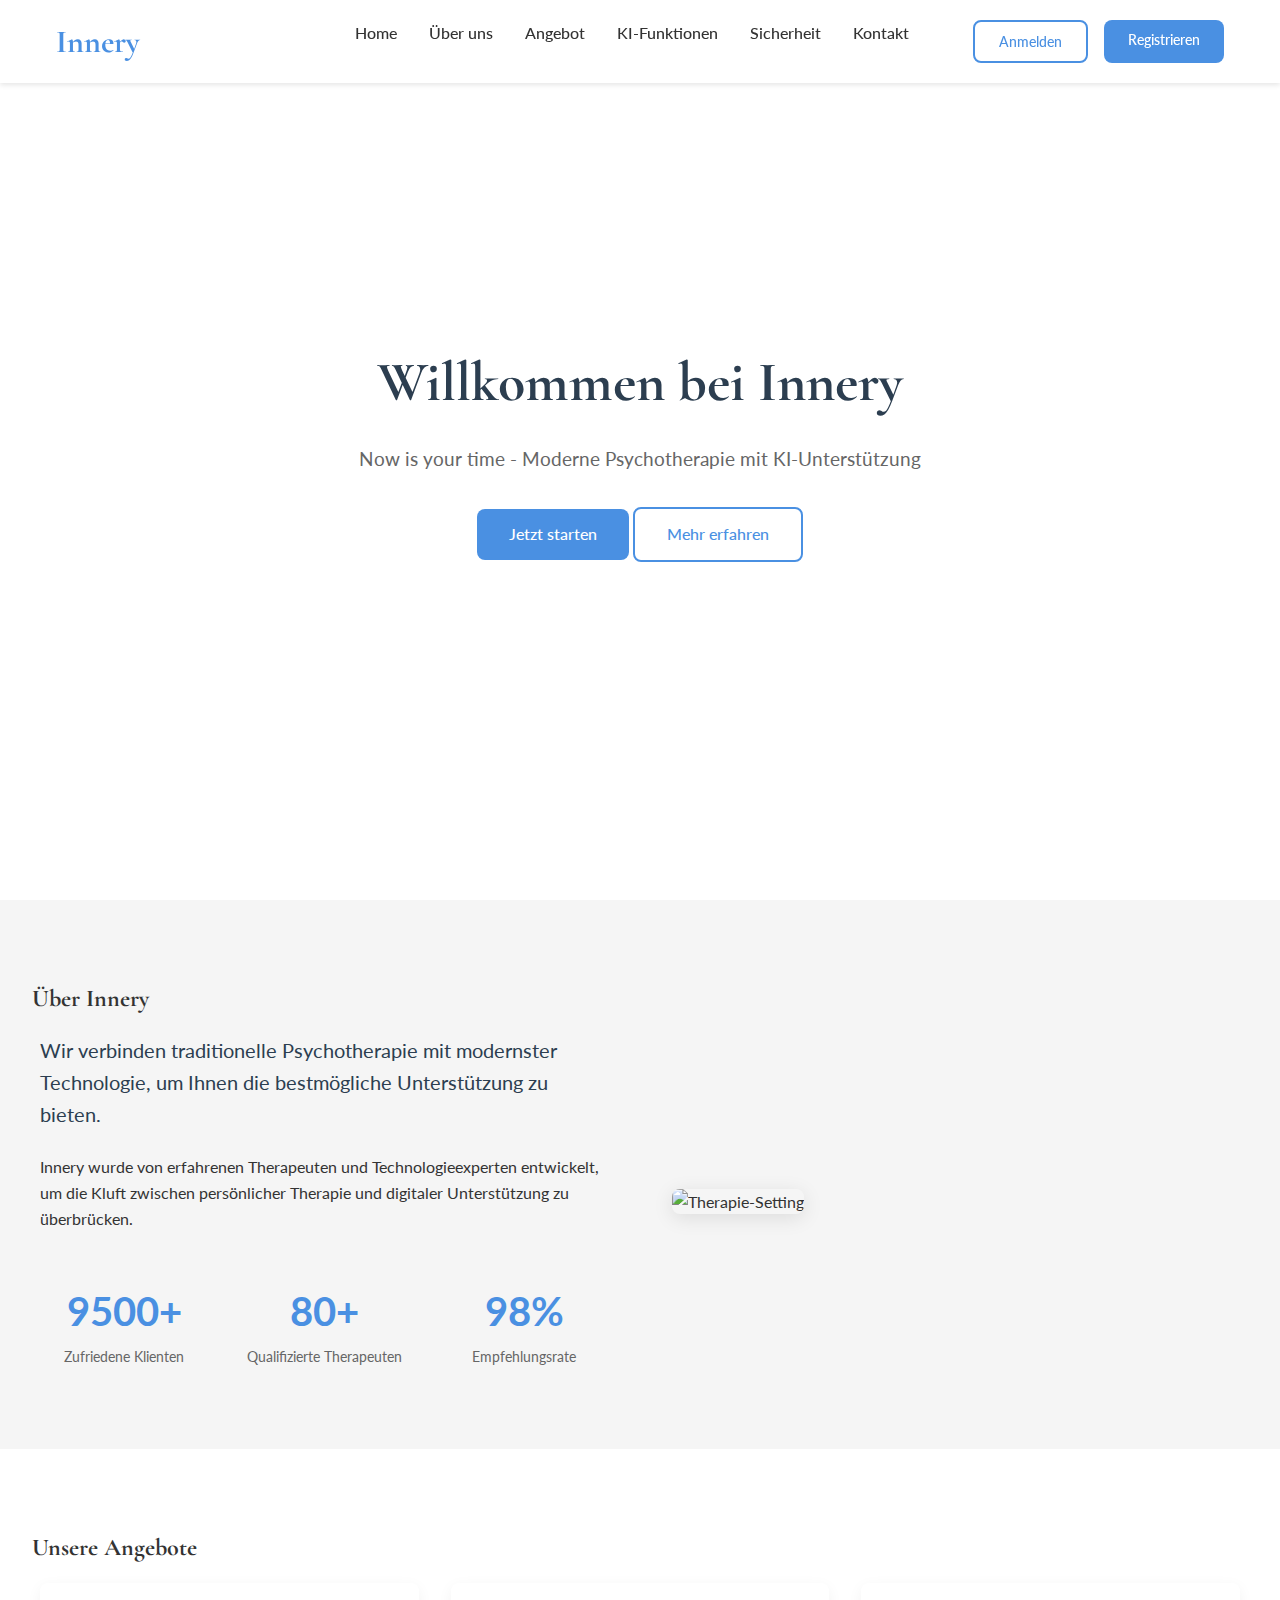
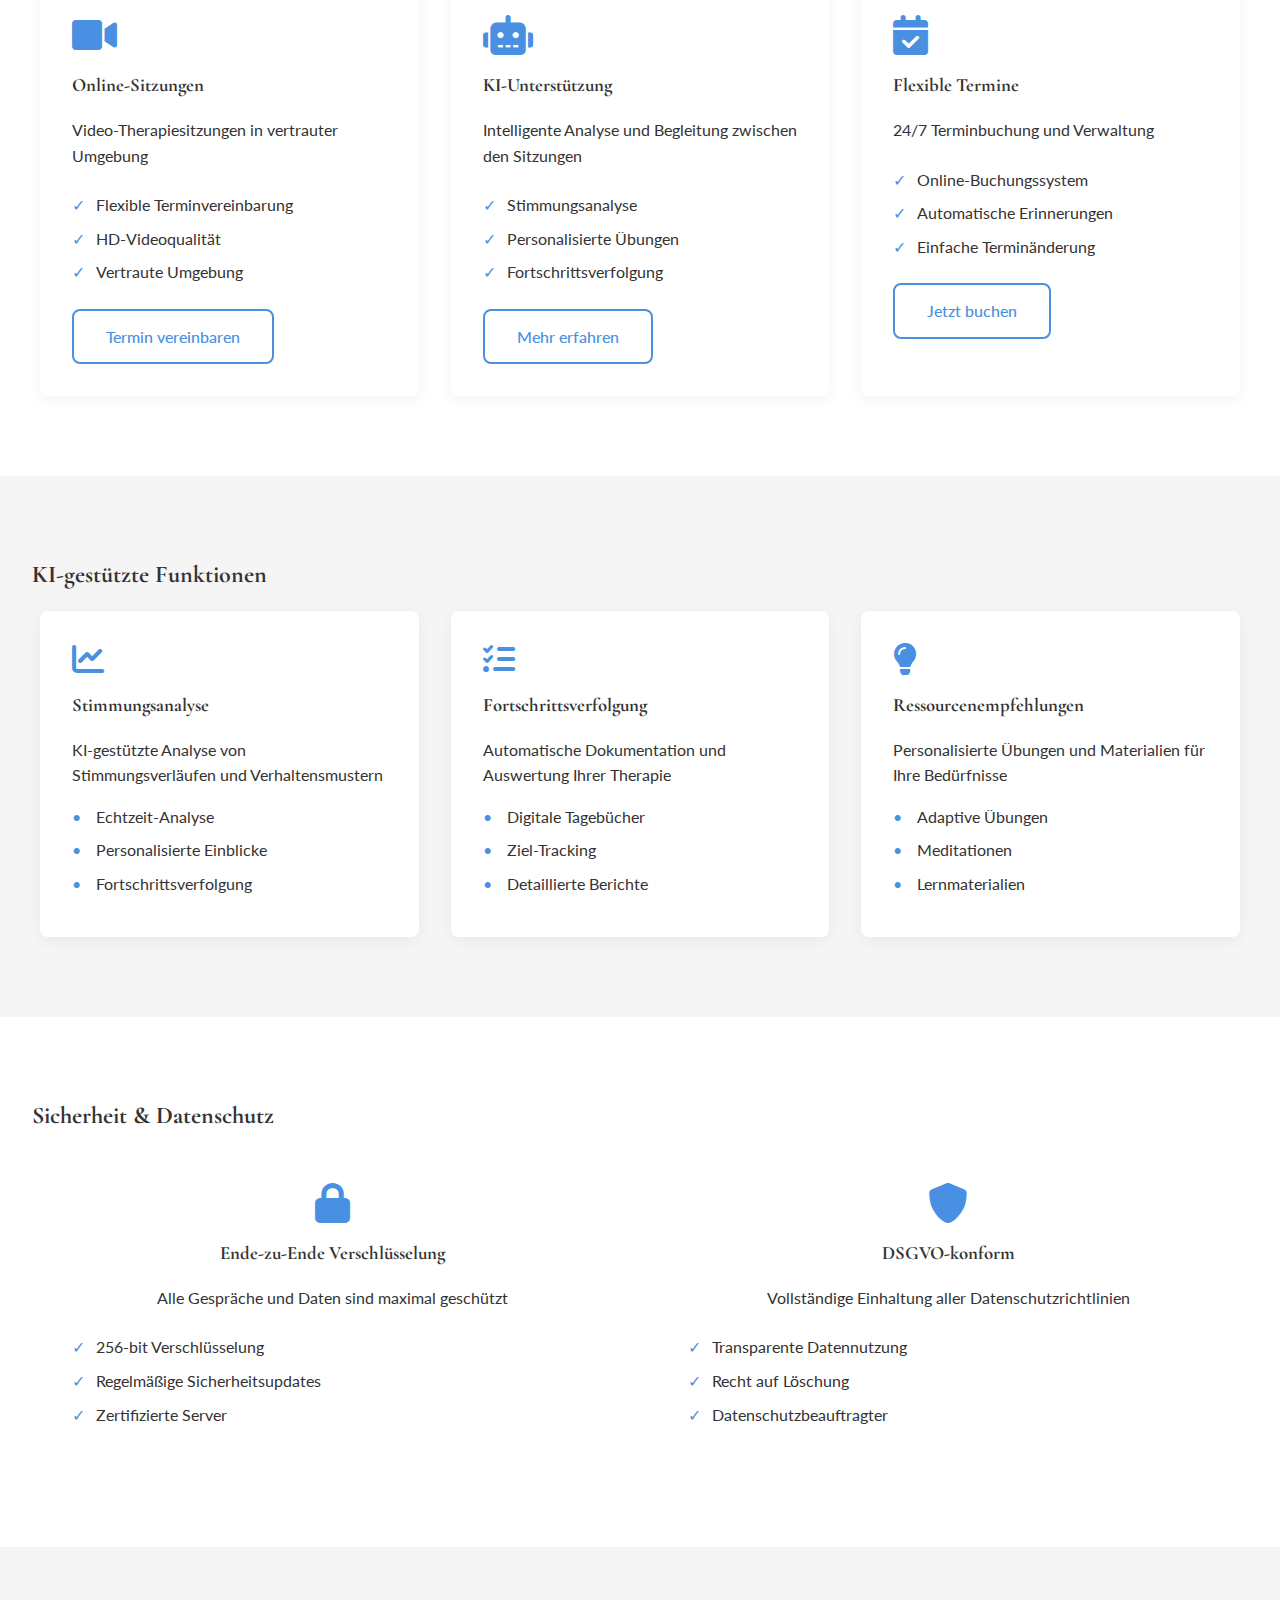
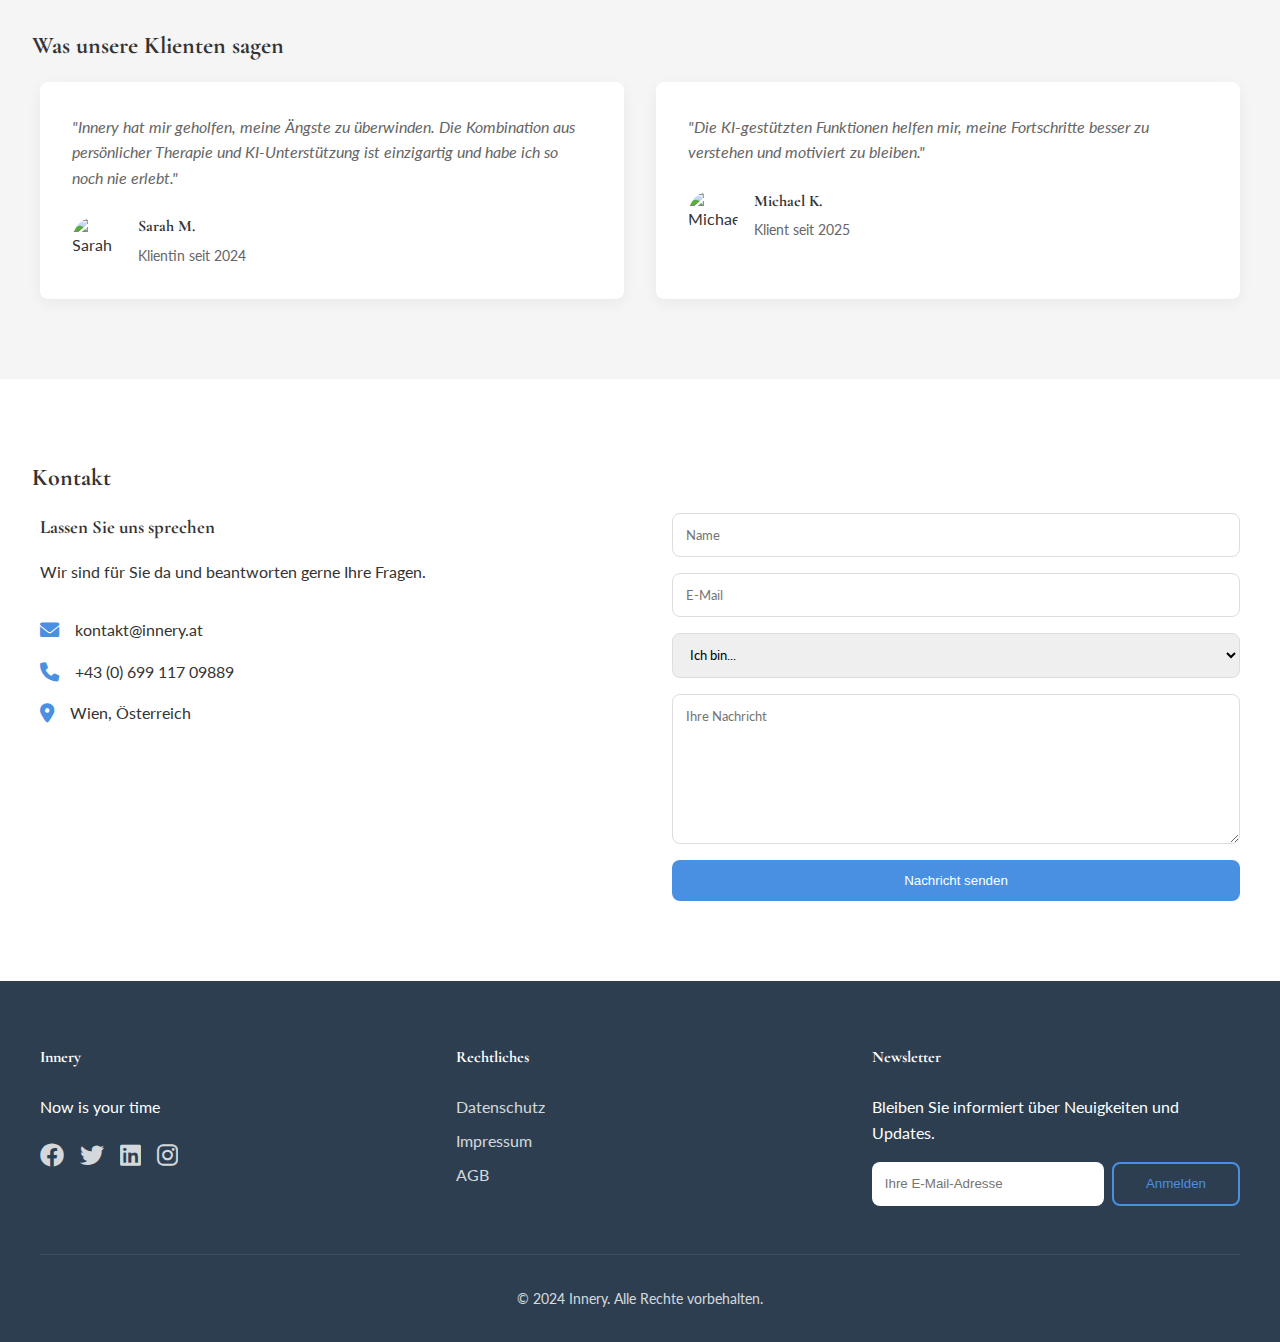
==== commit fb5265f7: "Update index.html" ====
--- a/index.html
+++ b/index.html
@@ -44,11 +44,11 @@
                     <p>Innery wurde von erfahrenen Therapeuten und Technologieexperten entwickelt, um die Kluft zwischen persönlicher Therapie und digitaler Unterstützung zu überbrücken.</p>
                     <div class="stats">
                         <div class="stat-item">
-                            <span class="stat-number">5000+</span>
+                            <span class="stat-number">9500+</span>
                             <span class="stat-label">Zufriedene Klienten</span>
                         </div>
                         <div class="stat-item">
-                            <span class="stat-number">50+</span>
+                            <span class="stat-number">80+</span>
                             <span class="stat-label">Qualifizierte Therapeuten</span>
                         </div>
                         <div class="stat-item">
@@ -169,13 +169,13 @@
             <div class="testimonial-grid">
                 <div class="testimonial-card">
                     <div class="testimonial-content">
-                        <p>"Innery hat mir geholfen, meine Ängste zu überwinden. Die Kombination aus persönlicher Therapie und KI-Unterstützung ist einzigartig."</p>
+                        <p>"Innery hat mir geholfen, meine Ängste zu überwinden. Die Kombination aus persönlicher Therapie und KI-Unterstützung ist einzigartig und habe ich so noch nie erlebt."</p>
                     </div>
                     <div class="testimonial-author">
                         <img src="https://randomuser.me/api/portraits/women/1.jpg" alt="Sarah M.">
                         <div class="author-info">
                             <h4>Sarah M.</h4>
-                            <p>Klientin seit 2023</p>
+                            <p>Klientin seit 2024</p>
                         </div>
                     </div>
                 </div>
@@ -187,7 +187,7 @@
                         <img src="https://randomuser.me/api/portraits/men/1.jpg" alt="Michael K.">
                         <div class="author-info">
                             <h4>Michael K.</h4>
-                            <p>Klient seit 2022</p>
+                            <p>Klient seit 2025</p>
                         </div>
                     </div>
                 </div>
@@ -203,15 +203,15 @@
                     <div class="contact-details">
                         <div class="contact-item">
                             <i class="fas fa-envelope"></i>
-                            <span>kontakt@innery.de</span>
+                            <span>kontakt@innery.at</span>
                         </div>
                         <div class="contact-item">
                             <i class="fas fa-phone"></i>
-                            <span>+49 (0) 123 456789</span>
+                            <span>+43 (0) 699 117 09889</span>
                         </div>
                         <div class="contact-item">
                             <i class="fas fa-map-marker-alt"></i>
-                            <span>Berlin, Deutschland</span>
+                            <span>Wien, Österreich</span>
                         </div>
                     </div>
                 </div>
@@ -235,7 +235,7 @@
         <div class="footer-content">
             <div class="footer-section">
                 <h4>Innery</h4>
-                <p>Now is your time - Digitale Psychotherapie mit KI-Unterstützung</p>
+                <p>Now is your time</p>
                 <div class="social-links">
                     <a href="#"><i class="fab fa-facebook"></i></a>
                     <a href="#"><i class="fab fa-twitter"></i></a>
@@ -267,4 +267,4 @@
 
     <script src="script.js"></script>
 </body>
-</html> +</html> 
